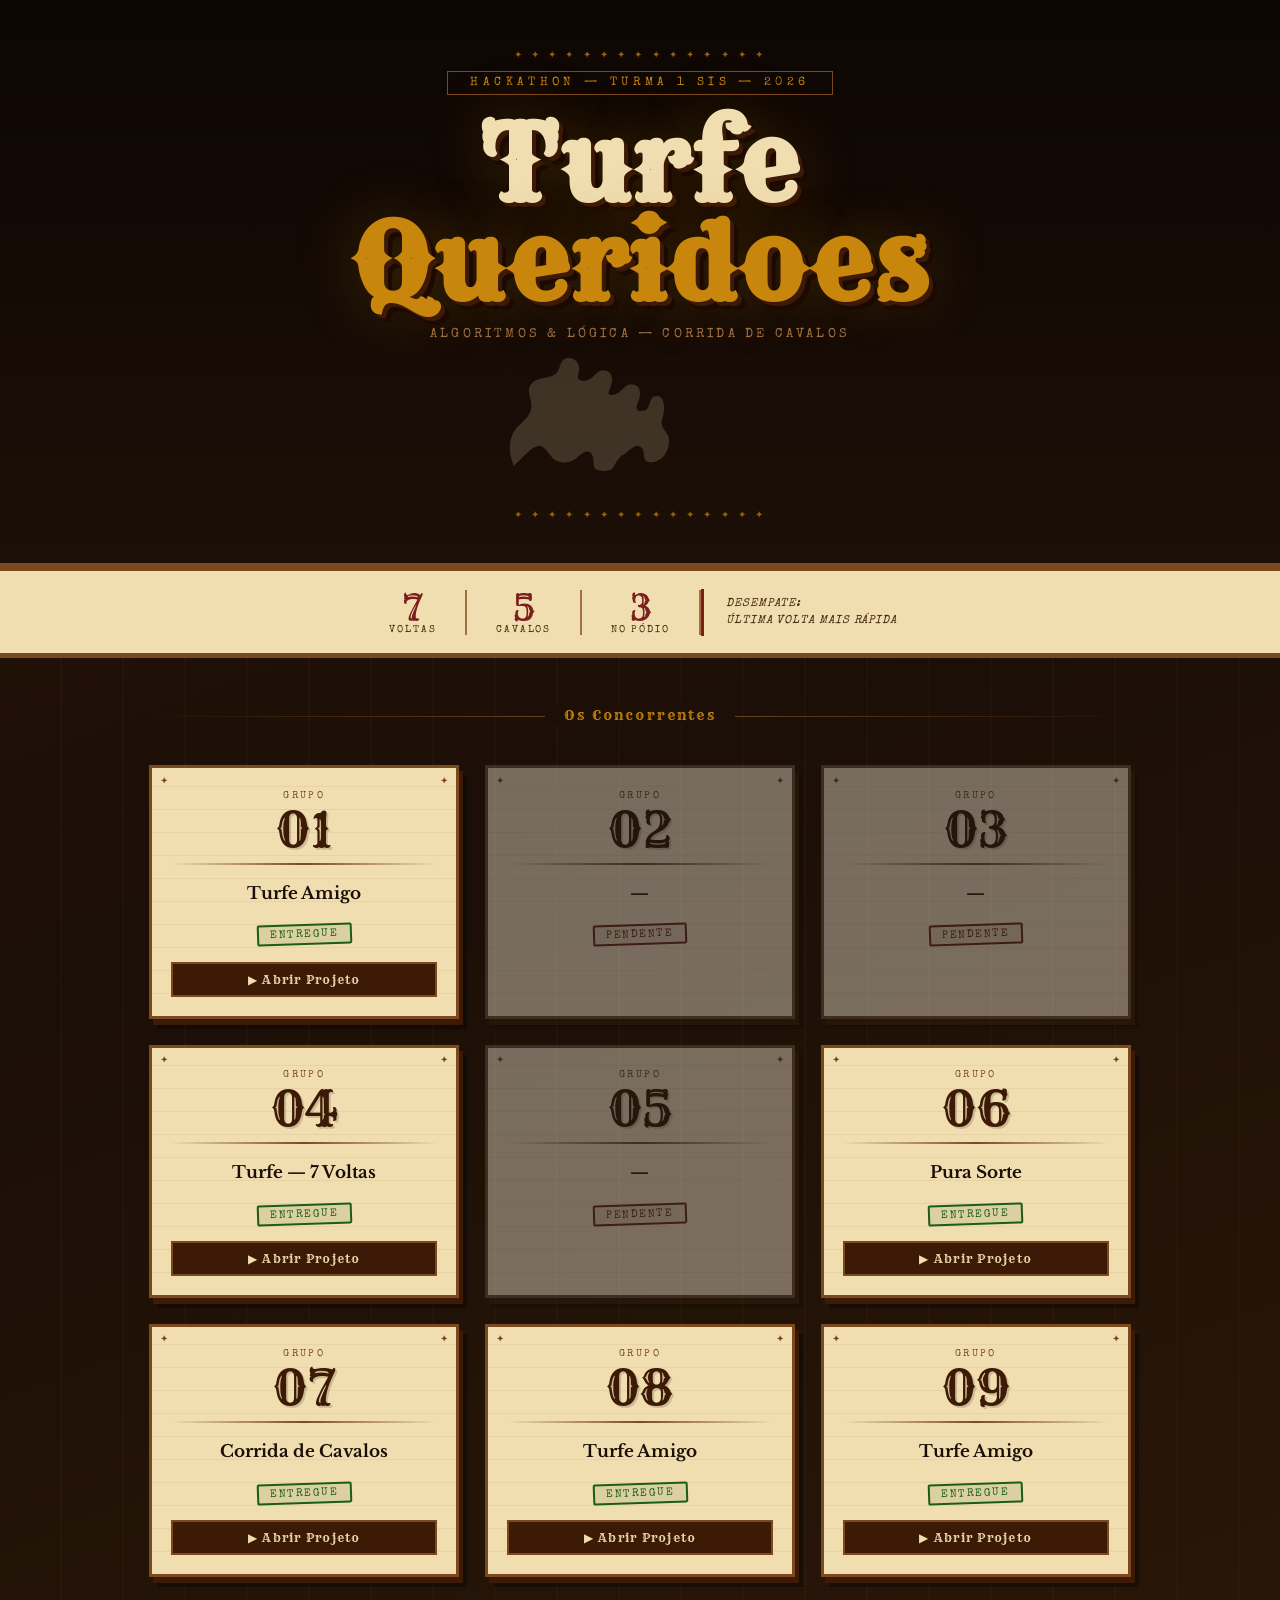
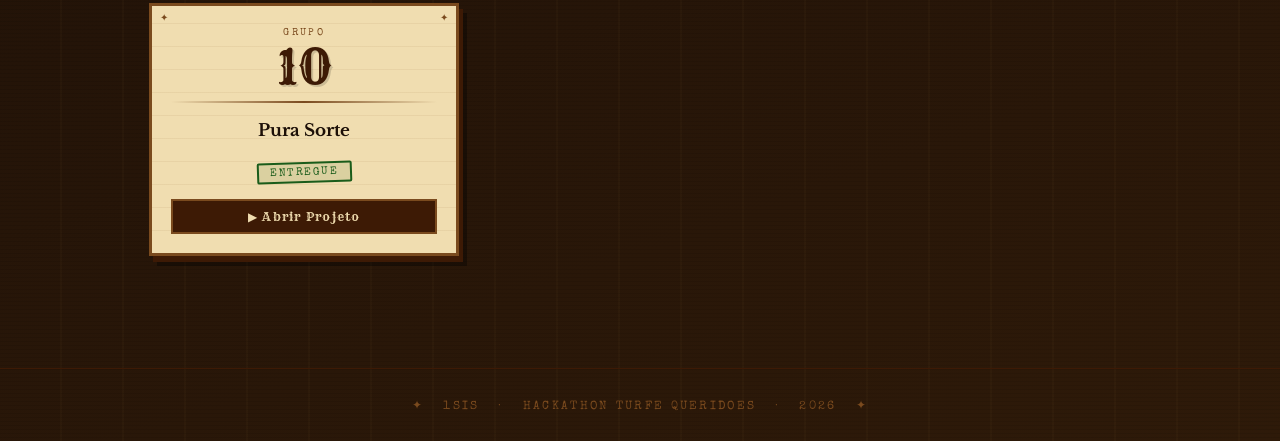
==== index.html @ 4455d7eb "feat(app): Initial commit" ====
<!DOCTYPE html>
<html lang="pt-br">
<head>
  <meta charset="UTF-8">
  <meta name="viewport" content="width=device-width, initial-scale=1.0">
  <title>Turfe 1SIS</title>
  <style>
    @import url('https://fonts.googleapis.com/css2?family=Rye&family=Libre+Baskerville:ital,wght@0,700;1,400&family=Special+Elite&display=swap');

    *, *::before, *::after { box-sizing: border-box; margin: 0; padding: 0; }

    body {
      font-family: 'Special Elite', cursive;
      min-height: 100vh;
      background-color: #1c0f07;
      background-image:
        repeating-linear-gradient(0deg,   transparent, transparent 3px, rgba(0,0,0,.08) 3px, rgba(0,0,0,.08) 4px),
        repeating-linear-gradient(90deg,  transparent, transparent 60px, rgba(255,200,100,.025) 60px, rgba(255,200,100,.025) 62px),
        linear-gradient(160deg, #2a1508 0%, #1c0f07 40%, #2e1a09 100%);
      color: #f0ddb0;
    }

    /* ══════════════════════════════
       HEADER — RODEIO POSTER
    ══════════════════════════════ */
    header {
      text-align: center;
      padding: 3rem 1.5rem 2rem;
      border-bottom: 3px solid #7a4a1e;
      position: relative;
      background: linear-gradient(180deg, #0d0603 0%, #1c0f07 100%);
    }

    .deco-line {
      letter-spacing: .3em;
      color: #c9860c;
      font-size: .65rem;
      opacity: .7;
      display: block;
      margin-bottom: .6rem;
    }

    .header-eyebrow {
      font-family: 'Special Elite', cursive;
      font-size: .78rem;
      letter-spacing: .35em;
      text-transform: uppercase;
      color: #c9860c;
      border: 1px solid #7a4a1e;
      display: inline-block;
      padding: .3rem 1.4rem;
      margin-bottom: 1.2rem;
    }

    header h1 {
      font-family: 'Rye', cursive;
      font-size: clamp(3rem, 9vw, 6.5rem);
      color: #f0ddb0;
      text-shadow:
        4px 4px 0 #3d1a05,
        8px 8px 0 #1c0a02,
        0 0 60px rgba(201,134,12,.25);
      line-height: .95;
      letter-spacing: .02em;
    }

    header h1 em {
      display: block;
      font-style: normal;
      color: #c9860c;
    }

    .header-sub {
      margin-top: 1rem;
      font-size: .8rem;
      letter-spacing: .25em;
      text-transform: uppercase;
      color: #a07040;
    }

    /* ── HORSE SILHOUETTE (SVG inline) ── */
    .horse-wrap {
      margin: .8rem 0 0;
      opacity: .18;
      pointer-events: none;
    }
    .horse-wrap svg { width: clamp(180px, 30vw, 280px); }

    /* ══════════════════════════════
       RULES BANNER — CARTAZ
    ══════════════════════════════ */
    .rules-banner {
      background: #f0ddb0;
      color: #1c0f07;
      padding: 1.1rem 1.5rem;
      border-top: 5px solid #7a4a1e;
      border-bottom: 5px solid #7a4a1e;
      display: flex;
      flex-wrap: wrap;
      justify-content: center;
      align-items: center;
      gap: .4rem 0;
    }

    .rules-banner .rb-item {
      display: flex;
      flex-direction: column;
      align-items: center;
      padding: 0 1.8rem;
      border-right: 2px solid #a07040;
    }
    .rules-banner .rb-item:last-of-type { border-right: none; }

    .rb-num {
      font-family: 'Rye', cursive;
      font-size: 2.2rem;
      line-height: 1;
      color: #7a1e1e;
    }
    .rb-label {
      font-family: 'Special Elite', cursive;
      font-size: .65rem;
      letter-spacing: .18em;
      text-transform: uppercase;
      color: #4a2c10;
    }

    .rb-tiebreak {
      padding: .4rem 1.4rem;
      font-size: .72rem;
      letter-spacing: .08em;
      text-transform: uppercase;
      color: #4a2c10;
      border-left: 3px solid #7a1e1e;
      font-style: italic;
      line-height: 1.5;
    }

    /* ══════════════════════════════
       GRID DE CARDS
    ══════════════════════════════ */
    main {
      max-width: 1020px;
      margin: 3rem auto;
      padding: 0 1.2rem 4rem;
    }

    .section-divider {
      text-align: center;
      margin-bottom: 2.5rem;
      position: relative;
    }
    .section-divider::before {
      content: '';
      position: absolute;
      top: 50%;
      left: 0; right: 0;
      height: 1px;
      background: linear-gradient(90deg, transparent, #7a4a1e, transparent);
    }
    .section-divider span {
      position: relative;
      background: #1c0f07;
      padding: 0 1.2rem;
      font-family: 'Rye', cursive;
      font-size: .9rem;
      letter-spacing: .15em;
      color: #c9860c;
    }

    .cards-grid {
      display: grid;
      grid-template-columns: repeat(auto-fill, minmax(260px, 1fr));
      gap: 1.6rem;
    }

    /* ── SINGLE CARD ── */
    .card {
      background: #f0ddb0;
      color: #1c0f07;
      border: 3px solid #7a4a1e;
      position: relative;
      padding: 1.4rem 1.2rem 1.2rem;
      box-shadow: 4px 6px 0 #3d1a05, 8px 10px 0 rgba(0,0,0,.35);
      transition: transform .15s, box-shadow .15s;
      /* aged paper texture */
      background-image:
        repeating-linear-gradient(
          0deg, transparent, transparent 22px,
          rgba(120,70,20,.07) 22px, rgba(120,70,20,.07) 23px
        );
    }
    .card:hover {
      transform: translateY(-3px) rotate(.3deg);
      box-shadow: 6px 10px 0 #3d1a05, 12px 14px 0 rgba(0,0,0,.4);
    }
    .card.missing {
      opacity: .45;
      filter: grayscale(.5);
    }
    .card.missing:hover { transform: none; box-shadow: 4px 6px 0 #3d1a05, 8px 10px 0 rgba(0,0,0,.35); }

    /* corner ornaments */
    .card::before, .card::after {
      content: '✦';
      position: absolute;
      font-size: .6rem;
      color: #7a4a1e;
    }
    .card::before { top: .4rem; left: .5rem; }
    .card::after  { top: .4rem; right: .5rem; }

    .card-group {
      font-family: 'Special Elite', cursive;
      font-size: .6rem;
      letter-spacing: .25em;
      text-transform: uppercase;
      color: #7a4a1e;
      text-align: center;
      margin-bottom: .3rem;
    }

    .card-num {
      font-family: 'Rye', cursive;
      font-size: 3rem;
      line-height: 1;
      text-align: center;
      color: #3d1a05;
      text-shadow: 2px 2px 0 rgba(0,0,0,.15);
    }

    .card-divider {
      height: 2px;
      background: linear-gradient(90deg, transparent, #7a4a1e, transparent);
      margin: .6rem 0;
    }

    .card-title {
      font-family: 'Libre Baskerville', serif;
      font-weight: 700;
      font-size: 1.05rem;
      text-align: center;
      line-height: 1.2;
      color: #1c0f07;
      min-height: 2.4rem;
      display: flex;
      align-items: center;
      justify-content: center;
    }

    .card-status {
      text-align: center;
      margin-top: .7rem;
    }

    .stamp {
      display: inline-block;
      font-family: 'Special Elite', cursive;
      font-size: .68rem;
      letter-spacing: .14em;
      text-transform: uppercase;
      padding: .2rem .7rem;
      border: 2px solid currentColor;
      border-radius: 2px;
      transform: rotate(-2deg);
    }
    .stamp-ok {
      color: #1a5c1a;
      background: rgba(26,92,26,.1);
    }
    .stamp-missing {
      color: #8b2020;
      background: rgba(139,32,32,.08);
    }

    .card-btn {
      display: block;
      margin-top: 1rem;
      text-align: center;
      text-decoration: none;
      padding: .5rem;
      background: #3d1a05;
      color: #f0ddb0;
      font-family: 'Rye', cursive;
      font-size: .78rem;
      letter-spacing: .1em;
      border: 2px solid #7a4a1e;
      transition: background .15s, color .15s;
    }
    .card-btn:hover {
      background: #7a4a1e;
      color: #f0ddb0;
    }

    /* ══════════════════════════════
       FOOTER
    ══════════════════════════════ */
    footer {
      text-align: center;
      padding: 1.8rem 1rem;
      border-top: 1px solid #3d1a05;
      font-family: 'Special Elite', cursive;
      font-size: .72rem;
      letter-spacing: .2em;
      text-transform: uppercase;
      color: #7a4a1e;
    }
  </style>
</head>
<body>

<!-- ══ HEADER ══ -->
<header>
  <span class="deco-line">✦ ✦ ✦ ✦ ✦ ✦ ✦ ✦ ✦ ✦ ✦ ✦ ✦ ✦ ✦</span>
  <div class="header-eyebrow">Hackathon &mdash; Turma 1 SIS &mdash; 2026</div>
  <h1>Turfe<em>Queridoes</em></h1>
  <p class="header-sub">Algoritmos &amp; Lógica &mdash; Corrida de Cavalos</p>

  <!-- horse SVG silhouette -->
  <div class="horse-wrap">
    <svg viewBox="0 0 200 100" fill="#f0ddb0" xmlns="http://www.w3.org/2000/svg">
      <path d="M10,80 C10,80 5,70 8,60 C11,50 20,48 22,40 C24,32 18,28 22,22
               C26,16 36,18 40,14 C44,10 42,4 48,3 C54,2 58,8 56,14
               C54,20 60,20 64,18 C68,16 70,10 76,12
               C82,14 80,22 78,26 C76,30 80,30 84,28
               C88,26 90,20 96,22 C102,24 100,32 98,36
               C96,40 100,42 104,40 C108,38 106,30 112,30
               C118,30 118,40 116,46 C114,52 118,54 120,58
               C122,62 120,70 116,74 C112,78 106,78 104,76
               C102,74 104,68 100,66 C96,64 92,70 88,72
               C84,74 82,80 80,82 C78,84 70,84 68,82
               C66,80 68,72 64,70 C60,68 56,74 52,76
               C48,78 44,78 40,76 C36,74 34,68 30,66
               C26,64 20,70 16,74 C12,78 10,80 10,80 Z"/>
    </svg>
  </div>
  <span class="deco-line" style="margin-top:.6rem">✦ ✦ ✦ ✦ ✦ ✦ ✦ ✦ ✦ ✦ ✦ ✦ ✦ ✦ ✦</span>
</header>

<!-- ══ REGRAS ══ -->
<div class="rules-banner">
  <div class="rb-item">
    <span class="rb-num">7</span>
    <span class="rb-label">Voltas</span>
  </div>
  <div class="rb-item">
    <span class="rb-num">5</span>
    <span class="rb-label">Cavalos</span>
  </div>
  <div class="rb-item">
    <span class="rb-num">3</span>
    <span class="rb-label">No Pódio</span>
  </div>
  <div class="rb-tiebreak">
    Desempate:<br>última volta mais rápida
  </div>
</div>

<!-- ══ CARDS ══ -->
<main>
  <div class="section-divider">
    <span>Os Concorrentes</span>
  </div>

  <div class="cards-grid">

    <div class="card">
      <div class="card-group">Grupo</div>
      <div class="card-num">01</div>
      <div class="card-divider"></div>
      <div class="card-title">Turfe Amigo</div>
      <div class="card-status"><span class="stamp stamp-ok">Entregue</span></div>
      <a class="card-btn" href="grupo-1/turfe.html" target="_blank">&#9654; Abrir Projeto</a>
    </div>

    <div class="card missing">
      <div class="card-group">Grupo</div>
      <div class="card-num">02</div>
      <div class="card-divider"></div>
      <div class="card-title">—</div>
      <div class="card-status"><span class="stamp stamp-missing">Pendente</span></div>
    </div>

    <div class="card missing">
      <div class="card-group">Grupo</div>
      <div class="card-num">03</div>
      <div class="card-divider"></div>
      <div class="card-title">—</div>
      <div class="card-status"><span class="stamp stamp-missing">Pendente</span></div>
    </div>

    <div class="card">
      <div class="card-group">Grupo</div>
      <div class="card-num">04</div>
      <div class="card-divider"></div>
      <div class="card-title">Turfe — 7 Voltas</div>
      <div class="card-status"><span class="stamp stamp-ok">Entregue</span></div>
      <a class="card-btn" href="grupo-4/home.html" target="_blank">&#9654; Abrir Projeto</a>
    </div>

    <div class="card missing">
      <div class="card-group">Grupo</div>
      <div class="card-num">05</div>
      <div class="card-divider"></div>
      <div class="card-title">—</div>
      <div class="card-status"><span class="stamp stamp-missing">Pendente</span></div>
    </div>

    <div class="card">
      <div class="card-group">Grupo</div>
      <div class="card-num">06</div>
      <div class="card-divider"></div>
      <div class="card-title">Pura Sorte</div>
      <div class="card-status"><span class="stamp stamp-ok">Entregue</span></div>
      <a class="card-btn" href="grupo-6/Menu.html" target="_blank">&#9654; Abrir Projeto</a>
    </div>

    <div class="card">
      <div class="card-group">Grupo</div>
      <div class="card-num">07</div>
      <div class="card-divider"></div>
      <div class="card-title">Corrida de Cavalos</div>
      <div class="card-status"><span class="stamp stamp-ok">Entregue</span></div>
      <a class="card-btn" href="grupo-7/index.html" target="_blank">&#9654; Abrir Projeto</a>
    </div>

    <div class="card">
      <div class="card-group">Grupo</div>
      <div class="card-num">08</div>
      <div class="card-divider"></div>
      <div class="card-title">Turfe Amigo</div>
      <div class="card-status"><span class="stamp stamp-ok">Entregue</span></div>
      <a class="card-btn" href="grupo-8/jogo.html" target="_blank">&#9654; Abrir Projeto</a>
    </div>

    <div class="card">
      <div class="card-group">Grupo</div>
      <div class="card-num">09</div>
      <div class="card-divider"></div>
      <div class="card-title">Turfe Amigo</div>
      <div class="card-status"><span class="stamp stamp-ok">Entregue</span></div>
      <a class="card-btn" href="grupo-9/turf.html" target="_blank">&#9654; Abrir Projeto</a>
    </div>

    <div class="card">
      <div class="card-group">Grupo</div>
      <div class="card-num">10</div>
      <div class="card-divider"></div>
      <div class="card-title">Pura Sorte</div>
      <div class="card-status"><span class="stamp stamp-ok">Entregue</span></div>
      <a class="card-btn" href="grupo-10/turfe.html" target="_blank">&#9654; Abrir Projeto</a>
    </div>

  </div>
</main>

<footer>
  ✦ &nbsp; 1SIS &nbsp; · &nbsp; Hackathon Turfe Queridoes &nbsp; · &nbsp; 2026 &nbsp; ✦
</footer>

</body>
</html>
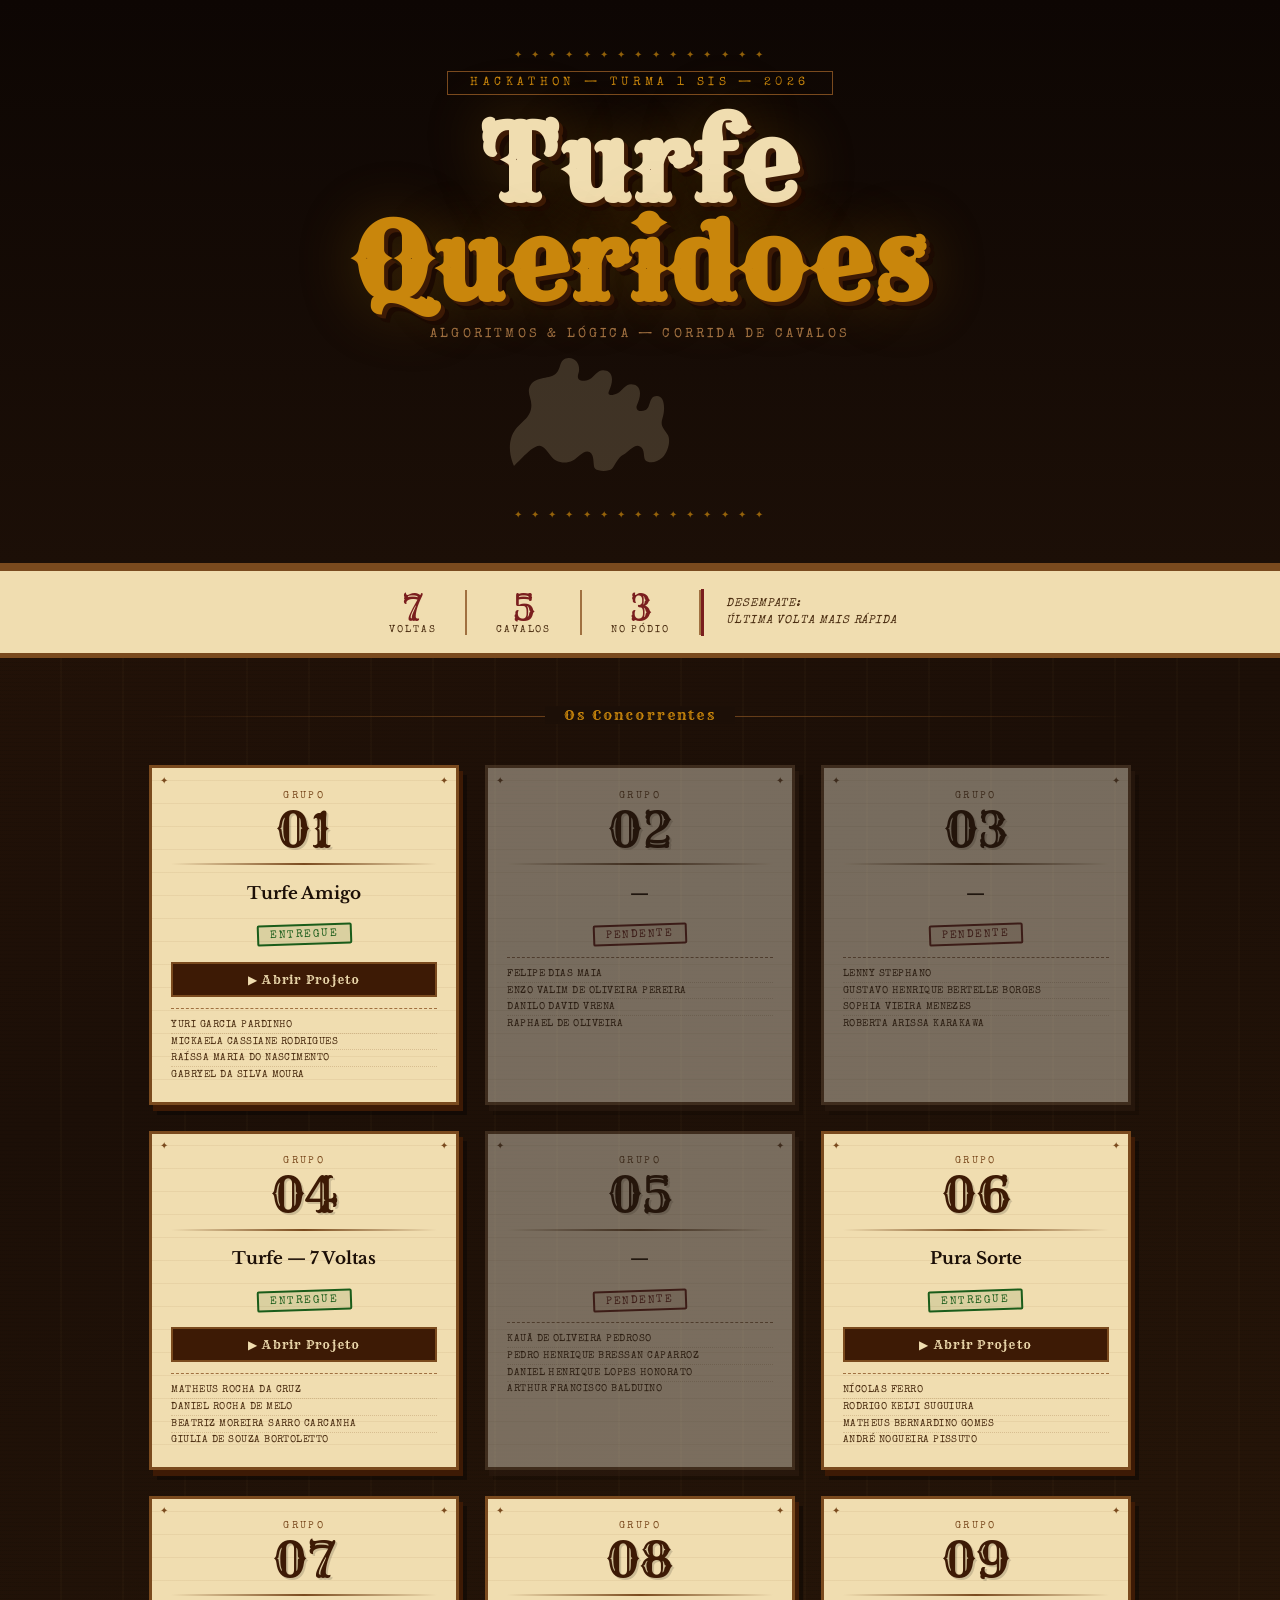
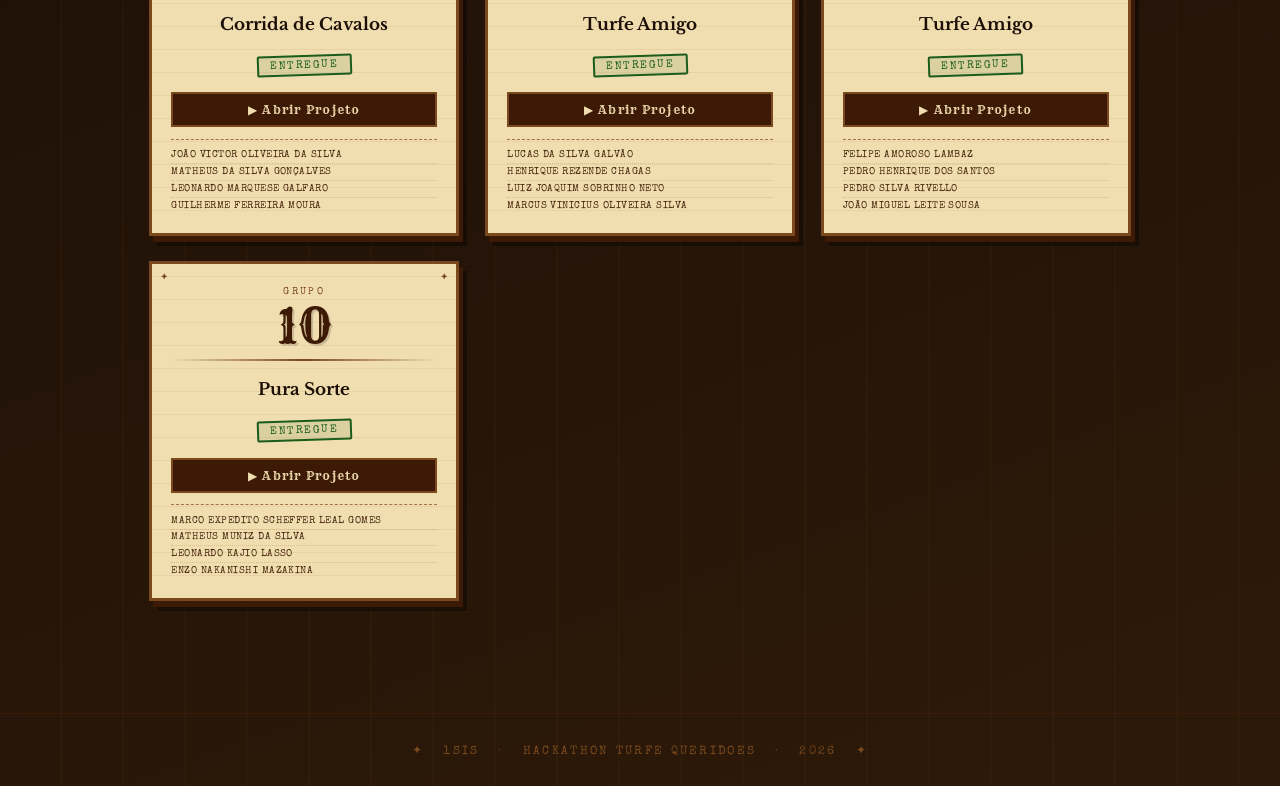
==== commit 4a6c232f: "feat(app): add nome dos integrantes de cada grupo" ====
--- a/index.html
+++ b/index.html
@@ -291,6 +291,23 @@
       background: #7a4a1e;
       color: #f0ddb0;
     }
+
+    .card-members {
+      margin-top: .7rem;
+      list-style: none;
+      border-top: 1px dashed #a07040;
+      padding-top: .5rem;
+    }
+    .card-members li {
+      font-family: 'Special Elite', cursive;
+      font-size: .6rem;
+      letter-spacing: .05em;
+      text-transform: uppercase;
+      color: #4a2c10;
+      padding: .18rem 0;
+      border-bottom: 1px dotted rgba(120,70,20,.2);
+    }
+    .card-members li:last-child { border-bottom: none; }
 
     /* ══════════════════════════════
        FOOTER
@@ -371,6 +388,12 @@
       <div class="card-title">Turfe Amigo</div>
       <div class="card-status"><span class="stamp stamp-ok">Entregue</span></div>
       <a class="card-btn" href="grupo-1/turfe.html" target="_blank">&#9654; Abrir Projeto</a>
+      <ul class="card-members">
+        <li>Yuri Garcia Pardinho</li>
+        <li>Mickaela Cassiane Rodrigues</li>
+        <li>Raíssa Maria do Nascimento</li>
+        <li>Gabryel da Silva Moura</li>
+      </ul>
     </div>
 
     <div class="card missing">
@@ -379,6 +402,12 @@
       <div class="card-divider"></div>
       <div class="card-title">—</div>
       <div class="card-status"><span class="stamp stamp-missing">Pendente</span></div>
+      <ul class="card-members">
+        <li>Felipe Dias Maia</li>
+        <li>Enzo Valim de Oliveira Pereira</li>
+        <li>Danilo David Vrena</li>
+        <li>Raphael de Oliveira</li>
+      </ul>
     </div>
 
     <div class="card missing">
@@ -387,6 +416,12 @@
       <div class="card-divider"></div>
       <div class="card-title">—</div>
       <div class="card-status"><span class="stamp stamp-missing">Pendente</span></div>
+      <ul class="card-members">
+        <li>Lenny Stephano</li>
+        <li>Gustavo Henrique Bertelle Borges</li>
+        <li>Sophia Vieira Menezes</li>
+        <li>Roberta Arissa Karakawa</li>
+      </ul>
     </div>
 
     <div class="card">
@@ -396,6 +431,12 @@
       <div class="card-title">Turfe — 7 Voltas</div>
       <div class="card-status"><span class="stamp stamp-ok">Entregue</span></div>
       <a class="card-btn" href="grupo-4/home.html" target="_blank">&#9654; Abrir Projeto</a>
+      <ul class="card-members">
+        <li>Matheus Rocha da Cruz</li>
+        <li>Daniel Rocha de Melo</li>
+        <li>Beatriz Moreira Sarro Carcanha</li>
+        <li>Giulia de Souza Bortoletto</li>
+      </ul>
     </div>
 
     <div class="card missing">
@@ -404,6 +445,12 @@
       <div class="card-divider"></div>
       <div class="card-title">—</div>
       <div class="card-status"><span class="stamp stamp-missing">Pendente</span></div>
+      <ul class="card-members">
+        <li>Kauã de Oliveira Pedroso</li>
+        <li>Pedro Henrique Bressan Caparroz</li>
+        <li>Daniel Henrique Lopes Honorato</li>
+        <li>Arthur Francisco Balduino</li>
+      </ul>
     </div>
 
     <div class="card">
@@ -413,6 +460,12 @@
       <div class="card-title">Pura Sorte</div>
       <div class="card-status"><span class="stamp stamp-ok">Entregue</span></div>
       <a class="card-btn" href="grupo-6/Menu.html" target="_blank">&#9654; Abrir Projeto</a>
+      <ul class="card-members">
+        <li>Nícolas Ferro</li>
+        <li>Rodrigo Keiji Suguiura</li>
+        <li>Matheus Bernardino Gomes</li>
+        <li>André Nogueira Pissuto</li>
+      </ul>
     </div>
 
     <div class="card">
@@ -422,6 +475,12 @@
       <div class="card-title">Corrida de Cavalos</div>
       <div class="card-status"><span class="stamp stamp-ok">Entregue</span></div>
       <a class="card-btn" href="grupo-7/index.html" target="_blank">&#9654; Abrir Projeto</a>
+      <ul class="card-members">
+        <li>João Victor Oliveira da Silva</li>
+        <li>Matheus da Silva Gonçalves</li>
+        <li>Leonardo Marquese Galfaro</li>
+        <li>Guilherme Ferreira Moura</li>
+      </ul>
     </div>
 
     <div class="card">
@@ -431,6 +490,12 @@
       <div class="card-title">Turfe Amigo</div>
       <div class="card-status"><span class="stamp stamp-ok">Entregue</span></div>
       <a class="card-btn" href="grupo-8/jogo.html" target="_blank">&#9654; Abrir Projeto</a>
+      <ul class="card-members">
+        <li>Lucas da Silva Galvão</li>
+        <li>Henrique Rezende Chagas</li>
+        <li>Luiz Joaquim Sobrinho Neto</li>
+        <li>Marcus Vinicius Oliveira Silva</li>
+      </ul>
     </div>
 
     <div class="card">
@@ -440,6 +505,12 @@
       <div class="card-title">Turfe Amigo</div>
       <div class="card-status"><span class="stamp stamp-ok">Entregue</span></div>
       <a class="card-btn" href="grupo-9/turf.html" target="_blank">&#9654; Abrir Projeto</a>
+      <ul class="card-members">
+        <li>Felipe Amoroso Lambaz</li>
+        <li>Pedro Henrique dos Santos</li>
+        <li>Pedro Silva Rivello</li>
+        <li>João Miguel Leite Sousa</li>
+      </ul>
     </div>
 
     <div class="card">
@@ -449,6 +520,12 @@
       <div class="card-title">Pura Sorte</div>
       <div class="card-status"><span class="stamp stamp-ok">Entregue</span></div>
       <a class="card-btn" href="grupo-10/turfe.html" target="_blank">&#9654; Abrir Projeto</a>
+      <ul class="card-members">
+        <li>Marco Expedito Scheffer Leal Gomes</li>
+        <li>Matheus Muniz da Silva</li>
+        <li>Leonardo Kajio Lasso</li>
+        <li>Enzo Nakanishi Mazakina</li>
+      </ul>
     </div>
 
   </div>
